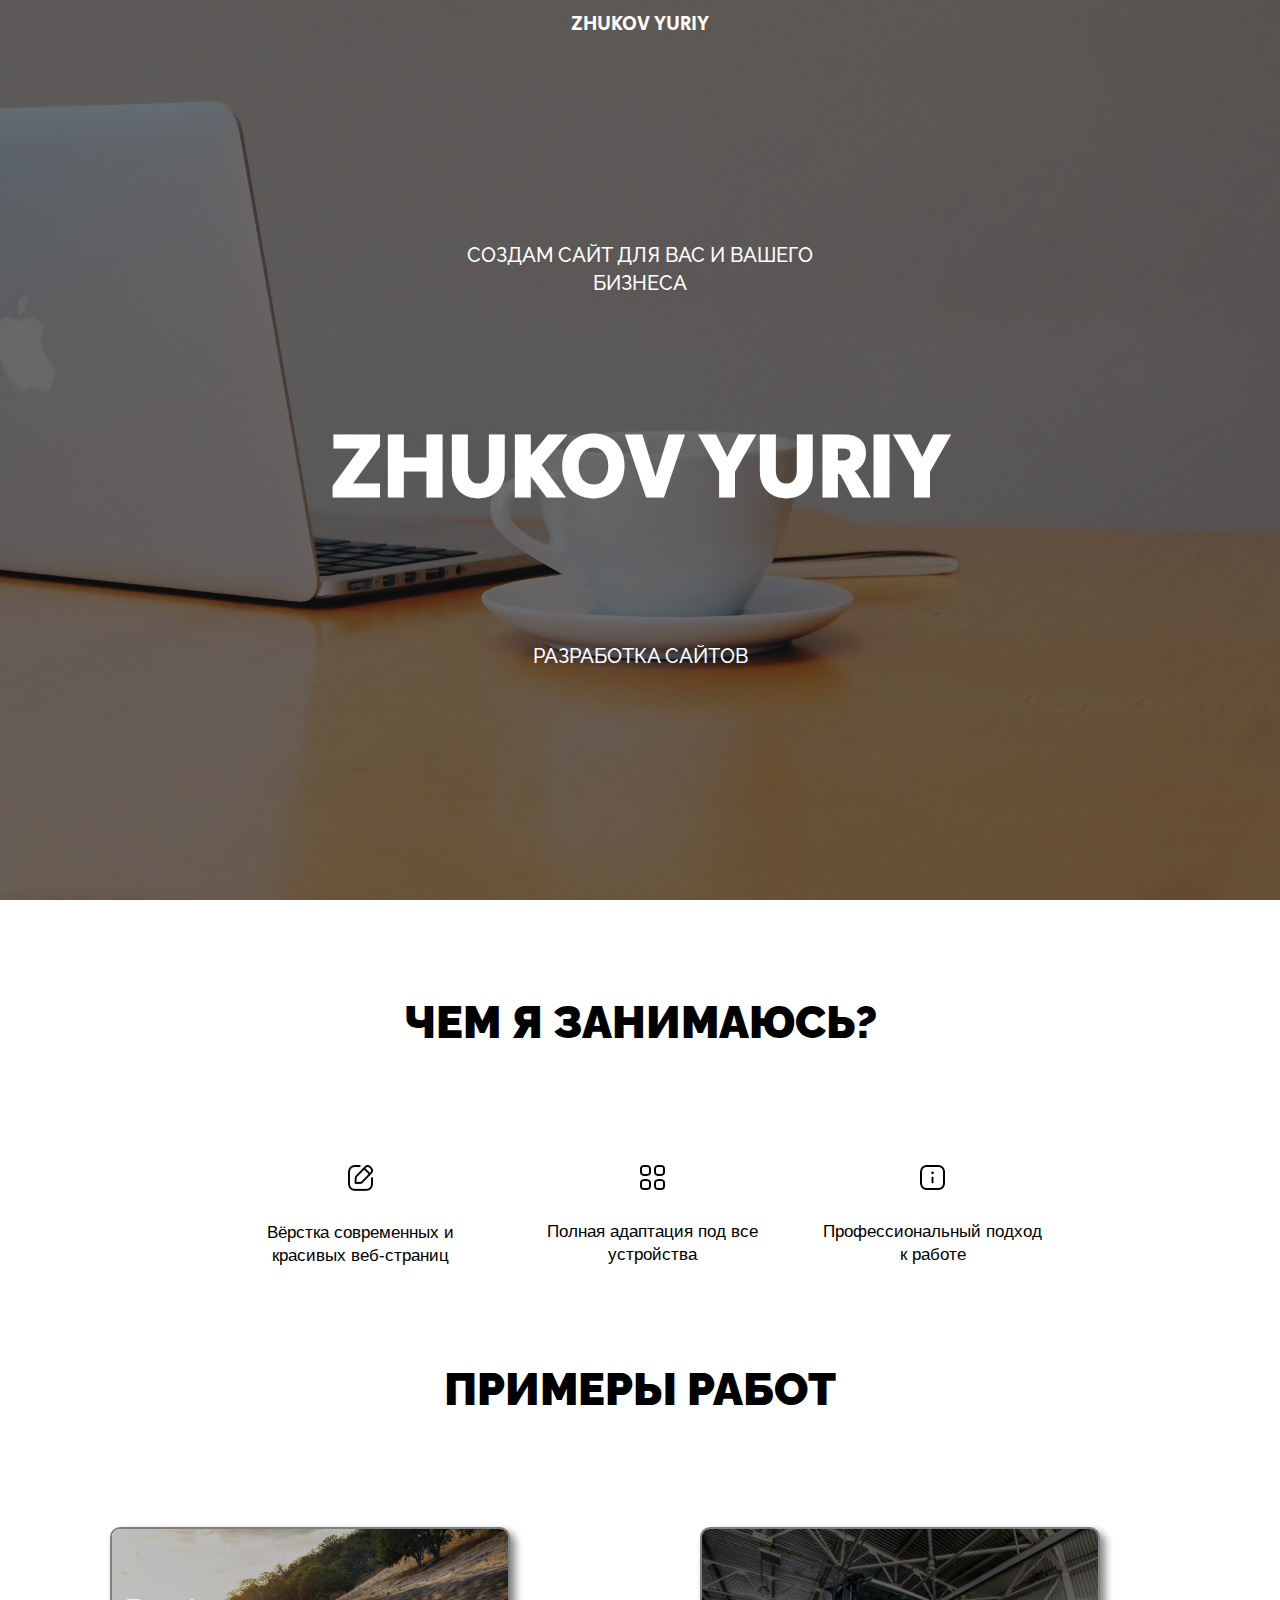
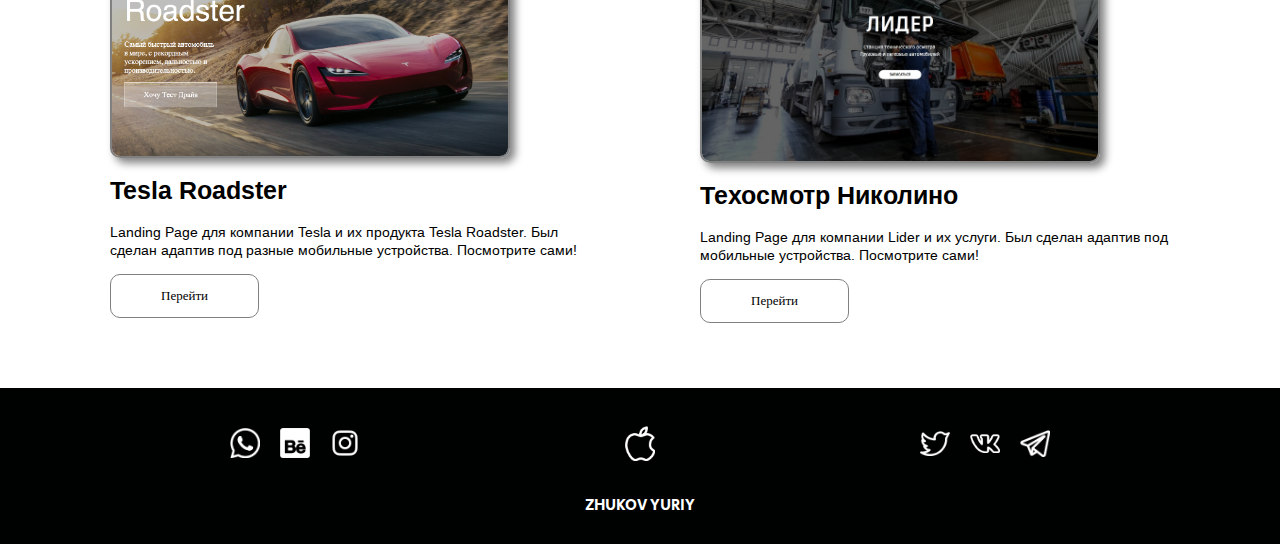
==== index.html @ 8e412092 "add behance" ====
<!DOCTYPE html>
<html lang="en">
<head>
    <meta charset="UTF-8">
    <!--Адаптивность-->
    <meta name="viewport" content="width=device-width, initial-scale=1.0, maximum-scale=1.0, user-scalable=0">
    <!--Отключение ссылки на номер телефона-->
    <meta name="format-detection" content="telephone=no">
    <!--Краткое описание страницы-->
    <meta name="description" content="Портфолио Web-Разработчика">
    <!--Ключевые слова-->
    <meta name="keywords" content="Web, Frontend">
    <!--Автор страницы-->
    <meta name="Autor" content="Zhukov Yuriy">
    <!--Авторские права-->
    <meta name="Copiryght" content="Zhukov Yuriy">
    <!--Адрес автора-->
    <meta name="Address" content="Great Britain">

    <link rel="stylesheet" href="./css/style.css">

    <title>Zhukov Yuriy</title>
</head>

<body>
    <section class="hero">
        <div class="section-content">
            <div class="header">
                <span>Zhukov Yuriy</span>
            </div>
            <div class="section-1-content">
                <div class="section-1-text-1"> <span>СОЗДАМ САЙТ ДЛЯ ВАС И ВАШЕГО БИЗНЕСА</span></div>
                <div class="section-1-text-2">Zhukov Yuriy</div>
                <div class="section-1-text-3">Разработка сайтов</div>
            </div>
        </div>
    </section>

    <section class="section-2">
        <div class="section-2-content">
            <h2 class="section-2-h2">ЧЕМ Я ЗАНИМАЮСЬ?</h2>

            <div class="section-2-blocks">
                <div class="section-2-block">
                    <div class="section-2-block-content">
                        <img src="./img/Edit-Square.png" alt="" class="section-2-img">
                        <p>Вёрстка современных и красивых  веб-страниц</p>
                    </div>
                </div>

                <div class="section-2-block">
                    <div class="section-2-block-content">
                        <img src="./img/Category.png" alt="" class="section-2-img">
                        <p>Полная адаптация под все устройства</p>
                    </div>
                </div>
                <div class="section-2-block">
                    <div class="section-2-block-content">
                        <img src="./img/Info-Square.png" alt="" class="section-2-img">
                        <p>Профессиональный подход к работе</p>
                    </div>
                </div>
            </div>
        </div>
    </section>
<section>
    <div class="section-3-content">
        <div class="section-3-title">
            <h1 class="section-3-title-h1">ПРИМЕРЫ РАБОТ</h1>
        </div>
        <div class="section-3-blocks-1">
            <div class="section-3-blocks">
                <div class="section-3-block-solo">
                    <img src="./img/section-01.png" alt="" class="section-3-img">
                    <div class="block-solo-text">
                        <h2 class="block-solo-h2">Tesla Roadster</h2>
                        <p class="block-solo-p">
                            Landing Page для компании Tesla и их продукта Tesla Roadster. Был сделан адаптив под разные
                            мобильные устройства.
                            Посмотрите сами!
                        </p>
                        <a target="_ blank" href="https://zhukov531.github.io/second_repo/">
                        <button class="block-solo-btn">Перейти</button>
                        </a>
                    </div>
                </div>
            </div>

            <!-- <div class="section-3-blocks">
                <div class="section-3-block-solo">
                    <img src="./img/light.png" alt="" class="section-3-img">
                    <div class="block-solo-text">
                        <h2 class="block-solo-h2">Light</h2>
                        <p class="block-solo-p">
                            Landing Page для продающего товара. Был сделан адаптив под разные
                            мобильные
                            устройства.
                        </p>
                        <a href="https://zhukov531.github.io/light/">
                        <button class="block-solo-btn">Перейти</button>
                        </a>
                    </div>
                </div>
            </div> -->
<!-- 
            <div class="section-3-blocks">
                <div class="section-3-block-solo">
                    <img src="./img/section-3.png" alt="" class="section-3-img">
                    <div class="block-solo-text">
                        <h2 class="block-solo-h2">LaslesVPN</h2>
                        <p class="block-solo-p">
                            Landing Page для VPN Сервиса. Был сделан адаптив под разные
                            мобильные
                            устройства.
                            Посмотрите сами!
                        </p>
                        <a target="_ blank" href="https://zhukov531.github.io/LaslesVPN/">
                        <button class="block-solo-btn">Перейти</button>
                        </a>
                    </div>
                </div>
            </div> -->

            <div class="section-3-blocks">
                <div class="section-3-block-solo">
                    <img src="./img/lider.png" alt="" class="section-3-img">
                    <div class="block-solo-text">
                        <h2 class="block-solo-h2">Техосмотр Николино</h2>
                        <p class="block-solo-p">
                            Landing Page для компании Lider и их услуги. Был сделан адаптив под мобильные устройства.
                            Посмотрите сами!
                        </p>
                        <a target="_ blank" href="https://tehosmotr-nikolino.ru">
                        <button class="block-solo-btn">Перейти</button>
                        </a>
                    </div>
                </div>
            </div>
        </div>
    </div>
</section>

    <footer class="footer">
        <div class="footer-content">
            <div class="footer-links">
                <div class="links1">
                    <a href="https://wa.me/79529712118" class="footer-img"><img src="./img/Iconly/Iconwa.png" alt=""></a>
                    <a href="https://www.behance.net/zhukov_yuriy" class="footer-img"><img src="./img/Iconly/Groupbe.png" alt=""></a>
                    <a href="https://www.instagram.com/zhukoff_yuriy/" class="footer-img"><img src="./img/Iconly/ic24-instagram.png" alt=""></a>
                </div>
                <div class="links2">
                    <a href="" class="footer-img"><img src="./img/Iconly/IconApple.png" alt=""></a></div>
                <div class="links3">
                    <a href="https://twitter.com/zhukov_develop" class="footer-img"><img src="./img/Iconly/Icontw.png" alt=""></a>
                    <a href="https://vk.com/zhukov531" class="footer-img"><img src="./img/Iconly/Iconvk.png" alt=""></a>
                    <a href="https://t.me/zhkv_yuriy" class="footer-img"><img src="./img/Iconly/Icontg.png" alt=""></a>
                </div>
            </div>
            <h3 class="footer-name">ZHUKOV YURIY</h3>
        </div>
    </footer>
</body>
</html>
<!--Che proishodit a?-->
---- css/style.css ----
@charset "UTF-8";
/*Обнуление*/
@import url("https://fonts.googleapis.com/css2?family=Secular+One&display=swap");
@import url("https://fonts.googleapis.com/css2?family=Raleway:wght@400;600;800&display=swap");
@import url("https://fonts.googleapis.com/css2?family=Arimo:wght@400;500;600;700&display=swap");
* {
  padding: 0;
  margin: 0;
  border: 0;
}

*, *:before, *:after {
  -webkit-box-sizing: border-box;
  box-sizing: border-box;
}

:focus, :active {
  outline: none;
}

a:focus, a:active {
  outline: none;
}

nav, footer, header, aside {
  display: block;
}

html, body {
  height: 100%;
  width: 100%;
  font-size: 100%;
  line-height: 1;
  font-size: 14px;
  -ms-text-size-adjust: 100%;
  -moz-text-size-adjust: 100%;
  -webkit-text-size-adjust: 100%;
}

input, button, textarea {
  font-family: inherit;
}

input::-ms-clear {
  display: none;
}

button {
  cursor: pointer;
}

button::-moz-focus-inner {
  padding: 0;
  border: 0;
}

a, a:visited {
  text-decoration: none;
}

a:hover {
  text-decoration: none;
}

ul li {
  list-style: none;
}

img {
  vertical-align: top;
}

h1, h2, h3, h4, h5, h6 {
  font-size: inherit;
  font-weight: inherit;
}

/*--------------------*/
@font-face {
  font-family: "Exo";
  src: url(../fonts/font-2/Exo-Regular.ttf);
}

@font-face {
  font-family: "Exo semi";
  src: url(../fonts/font-2/Exo-SemiBold.ttf);
}

@font-face {
  font-family: "Exo Extra";
  src: url(../fonts/font-2/Exo-ExtraBold.ttf);
}

body {
  margin: 0;
  padding: 0;
}

.hero {
  height: 100vh;
  color: white;
}

.section-content {
  background: linear-gradient(135deg, rgba(0, 0, 0, 0.521), rgba(0, 0, 0, 0.527)), url(../img/pexels-photo-257894.jpeg);
  background-size: cover;
  height: 100%;
  background-position: center;
  padding: 0 30px;
}

.header {
  display: -webkit-box;
  display: -ms-flexbox;
  display: flex;
  -webkit-box-pack: center;
      -ms-flex-pack: center;
          justify-content: center;
  max-height: 80px;
  padding: 15px;
  font-size: 20px;
  font-family: 'Secular One', sans-serif;
  text-transform: uppercase;
}

.section-1-content {
  max-width: 1000px;
  height: 90%;
  margin: 0 auto;
  display: -webkit-box;
  display: -ms-flexbox;
  display: flex;
  -webkit-box-orient: vertical;
  -webkit-box-direction: normal;
      -ms-flex-direction: column;
          flex-direction: column;
  -webkit-box-pack: center;
      -ms-flex-pack: center;
          justify-content: center;
}

.section-1-text-1 {
  display: -webkit-box;
  display: -ms-flexbox;
  display: flex;
  -webkit-box-pack: center;
      -ms-flex-pack: center;
          justify-content: center;
}

.section-1-text-1 span {
  font-family: 'Raleway', sans-serif;
  font-weight: 500;
  line-height: 28px;
  text-align: center;
  font-size: 20px;
  margin-bottom: 93px;
  max-width: 350px;
}

.section-1-text-2 {
  font-family: 'Secular One', sans-serif;
  font-size: 90px;
  font-style: normal;
  font-weight: 900;
  line-height: 159px;
  letter-spacing: 0em;
  text-align: center;
  margin-bottom: 93px;
  text-transform: uppercase;
}

.section-1-text-3 {
  font-family: 'Raleway', sans-serif;
  font-weight: 500;
  font-size: 20px;
  font-style: normal;
  line-height: 28px;
  letter-spacing: 0em;
  text-align: center;
  text-transform: uppercase;
}

@media screen and (max-width: 1000px) {
  .section-1-text-3, .section-1-text-1 span {
    font-size: 18px;
    line-height: 25px;
  }
  .section-1-text-2 {
    font-size: 70px;
  }
}

@media screen and (max-width: 565px) {
  .section-1-text-3, .section-1-text-1 span {
    font-size: 16px;
    line-height: 23px;
  }
  .section-1-text-2 {
    font-size: 55px;
  }
}

@media screen and (max-width: 460px) {
  .section-1-text-3, .section-1-text-1 span {
    font-size: 14px;
    line-height: 20px;
    padding: 0 30px;
  }
  .section-1-text-2 {
    font-size: 45px;
    line-height: 48px;
  }
}

@media screen and (max-width: 380px) {
  .section-1-text-3, .section-1-text-1 span {
    font-size: 14px;
    line-height: 20px;
    padding: 0 30px;
  }
  .section-1-text-2 {
    font-size: 38px;
    line-height: 42px;
  }
}

@media screen and (max-width: 375px) {
  .section-1-text-3, .section-1-text-1 span {
    font-size: 14px;
    line-height: 20px;
    padding: 0 30px;
  }
  .section-1-text-2 {
    font-size: 38px;
    line-height: 40px;
  }
}

@media screen and (max-width: 280px) {
  .header span {
    font-size: 20px;
  }
  .section-1-text-3, .section-1-text-1 span {
    font-size: 12px;
    line-height: 20px;
    padding: 0 30px;
  }
  .section-1-text-2 {
    font-size: 30px;
    line-height: 35px;
  }
}

.section-2 {
  background: white;
  max-height: 750px;
  color: black;
  text-align: center;
}

.section-2-content {
  max-width: 900px;
  margin: 0 auto;
  padding: 100px 20px;
  display: -webkit-box;
  display: -ms-flexbox;
  display: flex;
  -webkit-box-orient: vertical;
  -webkit-box-direction: normal;
      -ms-flex-direction: column;
          flex-direction: column;
  -webkit-box-align: center;
      -ms-flex-align: center;
          align-items: center;
}

.section-2-h2 {
  font-family: 'Raleway', sans-serif;
  font-weight: 900;
  font-size: 45px;
}

.section-2-blocks {
  display: -webkit-box;
  display: -ms-flexbox;
  display: flex;
  -webkit-box-pack: justify;
      -ms-flex-pack: justify;
          justify-content: space-between;
  width: 100%;
  margin-top: 120px;
}

.section-2-block {
  max-width: 250px;
  margin: 0 25px;
}

.section-2-block-content {
  font-family: 'Arimo', sans-serif;
  font-size: 17px;
  font-style: normal;
  font-weight: 400;
  line-height: 23px;
  letter-spacing: 0em;
  text-align: center;
}

.section-2-img {
  width: 25px;
  margin-bottom: 30px;
  -webkit-transition: 0.5s;
  transition: 0.5s;
}

.section-2-img:hover {
  width: 30px;
  margin-bottom: 30px;
  -webkit-transition: 0.4s;
  transition: 0.4s;
}

@media screen and (max-width: 800px) {
  .section-2-h2 {
    font-size: 40px;
  }
  .section-2-blocks {
    -ms-flex-wrap: wrap;
        flex-wrap: wrap;
    -ms-flex-pack: distribute;
        justify-content: space-around;
  }
  .section-2-block {
    margin-bottom: 50px;
  }
}

@media screen and (max-width: 460px) {
  .section-2-h2 {
    font-size: 28px;
  }
  .section-2-blocks {
    -ms-flex-wrap: wrap;
        flex-wrap: wrap;
    -ms-flex-pack: distribute;
        justify-content: space-around;
    margin-top: 70px;
  }
  .section-2-block {
    margin-bottom: 50px;
  }
}

@media screen and (max-width: 415px) {
  .section-2 {
    margin: 0;
  }
  .section-2-content {
    padding: 50px 0 0 0;
    margin: 0;
  }
  .section-2-block {
    padding-bottom: 0px;
  }
}

@media screen and (max-width: 380px) {
  .section-2-content {
    padding: 50px 30px;
  }
}

@media screen and (max-width: 375px) {
  .section-2-h2 {
    font-size: 23px;
  }
  .section-2-blocks {
    -ms-flex-wrap: wrap;
        flex-wrap: wrap;
    -ms-flex-pack: distribute;
        justify-content: space-around;
    margin-top: 70px;
  }
  .section-2-block {
    margin-bottom: 20px;
  }
  .section-2-content {
    padding: 50px;
  }
}

.section-3-content {
  width: 100%;
}

.section-3-title-h1 {
  text-align: center;
  font-family: 'Raleway', sans-serif;
  font-weight: 900;
  font-size: 45px;
}

.section-3-blocks-1 {
  padding: 50px;
  display: -webkit-box;
  display: -ms-flexbox;
  display: flex;
  -ms-flex-wrap: wrap;
      flex-wrap: wrap;
  -ms-flex-pack: distribute;
      justify-content: space-around;
}

.section-3-block-solo {
  margin-top: 50px;
  max-width: 500px;
  padding: 15px;
}

.section-3-img {
  max-width: 400px;
  border: 2px solid grey;
  border-radius: 10px;
  -webkit-box-shadow: grey 5px 5px 8px;
          box-shadow: grey 5px 5px 8px;
  -webkit-transition: 0.3s;
  transition: 0.3s;
}

.section-3-img:hover {
  -webkit-box-shadow: grey 20px 20px 10px;
          box-shadow: grey 20px 20px 10px;
}

.block-solo-h2 {
  margin-top: 20px;
  font-size: 25px;
  font-family: 'Arimo', sans-serif;
  font-weight: 700;
}

.block-solo-p {
  margin-top: 20px;
  line-height: 18px;
  font-family: 'Arimo', sans-serif;
  font-weight: 500;
}

.block-solo-btn {
  padding: 13px 50px;
  border-radius: 10px;
  border: 1px gray solid;
  font-size: 13px;
  background: transparent;
  -webkit-transition: 0.2s;
  transition: 0.2s;
  margin-top: 15px;
}

.block-solo-btn:hover {
  background: #202020;
  color: white;
  -webkit-box-shadow: grey 8px 5px 5px;
          box-shadow: grey 8px 5px 5px;
}

@media screen and (max-width: 1024px) {
  .section-3-blocks-1 {
    padding: 0;
  }
  .section-3-block-solo {
    width: 240px;
    padding: 0;
    margin: 50px;
  }
  .section-3-img {
    width: 250px;
  }
  .section-3-title-h1 {
    font-size: 25px;
  }
  .block-solo-h2 {
    font-size: 20px;
  }
  .block-solo-p {
    font-size: 15px;
  }
}

.footer {
  background: #000201;
}

.footer-content {
  max-width: 900px;
  margin: 0 auto;
  padding: 30px 30px;
  display: -webkit-box;
  display: -ms-flexbox;
  display: flex;
  -webkit-box-orient: vertical;
  -webkit-box-direction: normal;
      -ms-flex-direction: column;
          flex-direction: column;
  -webkit-box-pack: center;
      -ms-flex-pack: center;
          justify-content: center;
}

.footer-links {
  display: -webkit-box;
  display: -ms-flexbox;
  display: flex;
  width: 100%;
  -webkit-box-pack: justify;
      -ms-flex-pack: justify;
          justify-content: space-between;
}

.links1 {
  display: -webkit-box;
  display: -ms-flexbox;
  display: flex;
  -webkit-box-align: center;
      -ms-flex-align: center;
          align-items: center;
}

.links1 img {
  width: 30px;
  margin: 10px;
}

.links2 {
  display: -webkit-box;
  display: -ms-flexbox;
  display: flex;
  -webkit-box-align: center;
      -ms-flex-align: center;
          align-items: center;
}

.links2 img {
  width: 30px;
}

.links3 {
  display: -webkit-box;
  display: -ms-flexbox;
  display: flex;
  -webkit-box-align: center;
      -ms-flex-align: center;
          align-items: center;
}

.links3 img {
  width: 30px;
  margin: 10px;
}

.footer-name {
  font-size: 16px;
  text-align: center;
  margin-top: 30px;
  font-family: 'Secular One', sans-serif;
  font-weight: 800px;
  color: white;
}

@media screen and (max-width: 650px) {
  .links1 img, .links3 img {
    width: 30px;
    margin: 8px;
  }
  .footer-content {
    padding: 50px 20px;
  }
}

@media screen and (max-width: 460px) {
  .links1 img, .links3 img {
    width: 25px;
    margin: 6px;
  }
  .footer-content {
    padding: 50px 20px;
  }
}

@media screen and (max-width: 280px) {
  .links1 img, .links3 img {
    width: 20px;
    margin: 5px;
  }
  .links2 img {
    width: 35px;
  }
  .footer-content {
    padding: 50px 20px;
  }
}
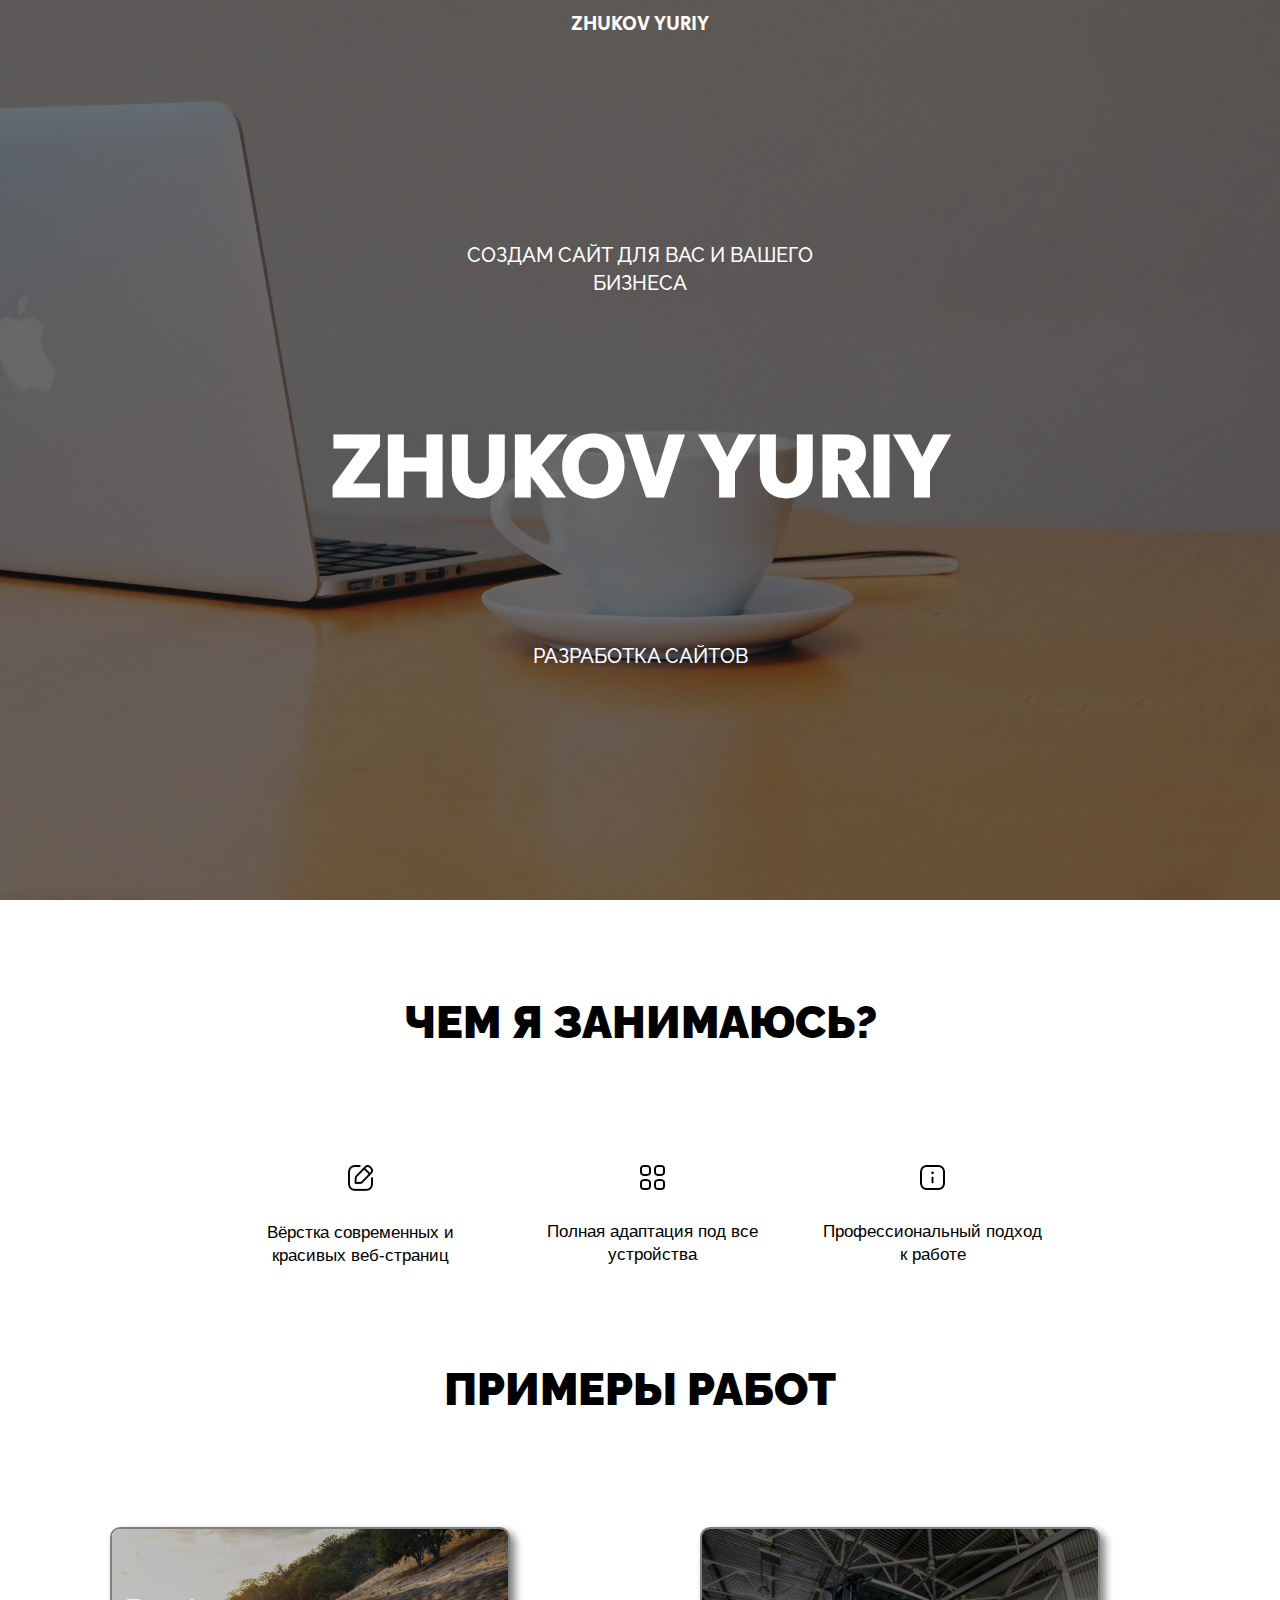
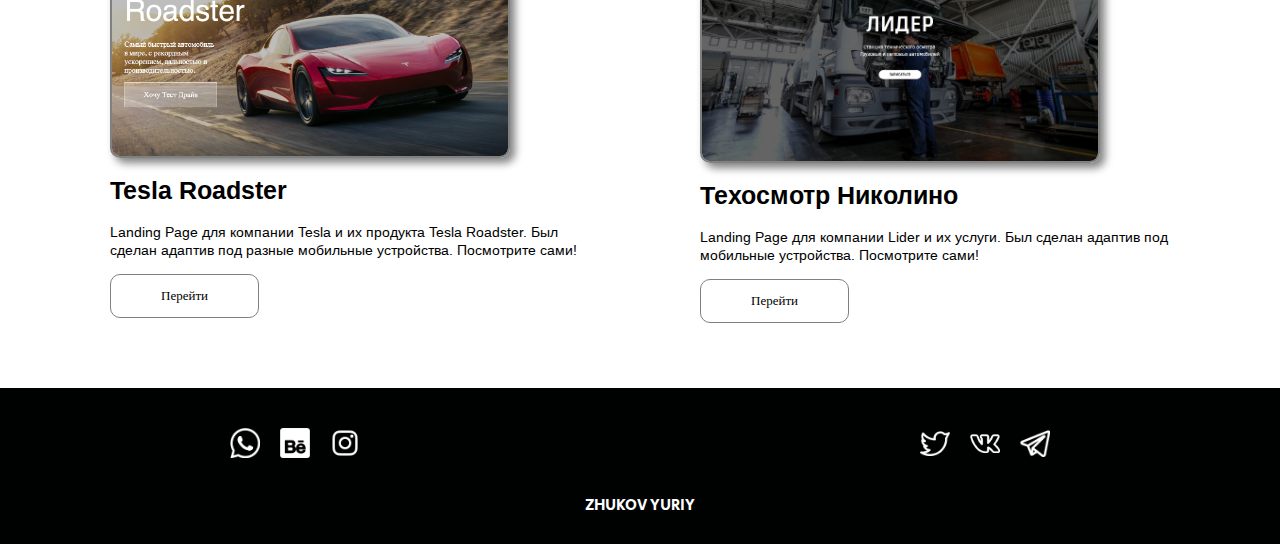
==== commit 31bb9437: "add logo in footer" ====
--- a/index.html
+++ b/index.html
@@ -144,16 +144,16 @@
         <div class="footer-content">
             <div class="footer-links">
                 <div class="links1">
-                    <a href="https://wa.me/79529712118" class="footer-img"><img src="./img/Iconly/Iconwa.png" alt=""></a>
-                    <a href="https://www.behance.net/zhukov_yuriy" class="footer-img"><img src="./img/Iconly/Groupbe.png" alt=""></a>
-                    <a href="https://www.instagram.com/zhukoff_yuriy/" class="footer-img"><img src="./img/Iconly/ic24-instagram.png" alt=""></a>
+                    <a target="_ blank" href="https://wa.me/79529712118" class="footer-img"><img src="./img/Iconly/Iconwa.png" alt=""></a>
+                    <a target="_ blank" href="https://www.behance.net/zhukov_yuriy" class="footer-img"><img src="./img/Iconly/Groupbe.png" alt=""></a>
+                    <a target="_ blank" href="https://www.instagram.com/zhukoff_yuriy/" class="footer-img"><img src="./img/Iconly/ic24-instagram.png" alt=""></a>
                 </div>
                 <div class="links2">
-                    <a href="" class="footer-img"><img src="./img/Iconly/IconApple.png" alt=""></a></div>
+                    <a target="_ blank" href="" class="footer-img"><img id="logo" src="./img/Logo1.1.1.png" alt=""></a></div>
                 <div class="links3">
-                    <a href="https://twitter.com/zhukov_develop" class="footer-img"><img src="./img/Iconly/Icontw.png" alt=""></a>
-                    <a href="https://vk.com/zhukov531" class="footer-img"><img src="./img/Iconly/Iconvk.png" alt=""></a>
-                    <a href="https://t.me/zhkv_yuriy" class="footer-img"><img src="./img/Iconly/Icontg.png" alt=""></a>
+                    <a target="_ blank" href="https://twitter.com/zhukov_develop" class="footer-img"><img src="./img/Iconly/Icontw.png" alt=""></a>
+                    <a target="_ blank" href="https://vk.com/zhukov531" class="footer-img"><img src="./img/Iconly/Iconvk.png" alt=""></a>
+                    <a target="_ blank" href="https://t.me/zhkv_yuriy" class="footer-img"><img src="./img/Iconly/Icontg.png" alt=""></a>
                 </div>
             </div>
             <h3 class="footer-name">ZHUKOV YURIY</h3>
--- a/css/style.css
+++ b/css/style.css
@@ -600,3 +600,7 @@
     padding: 50px 20px;
   }
 }
+
+#logo {
+  width: 100px;
+}
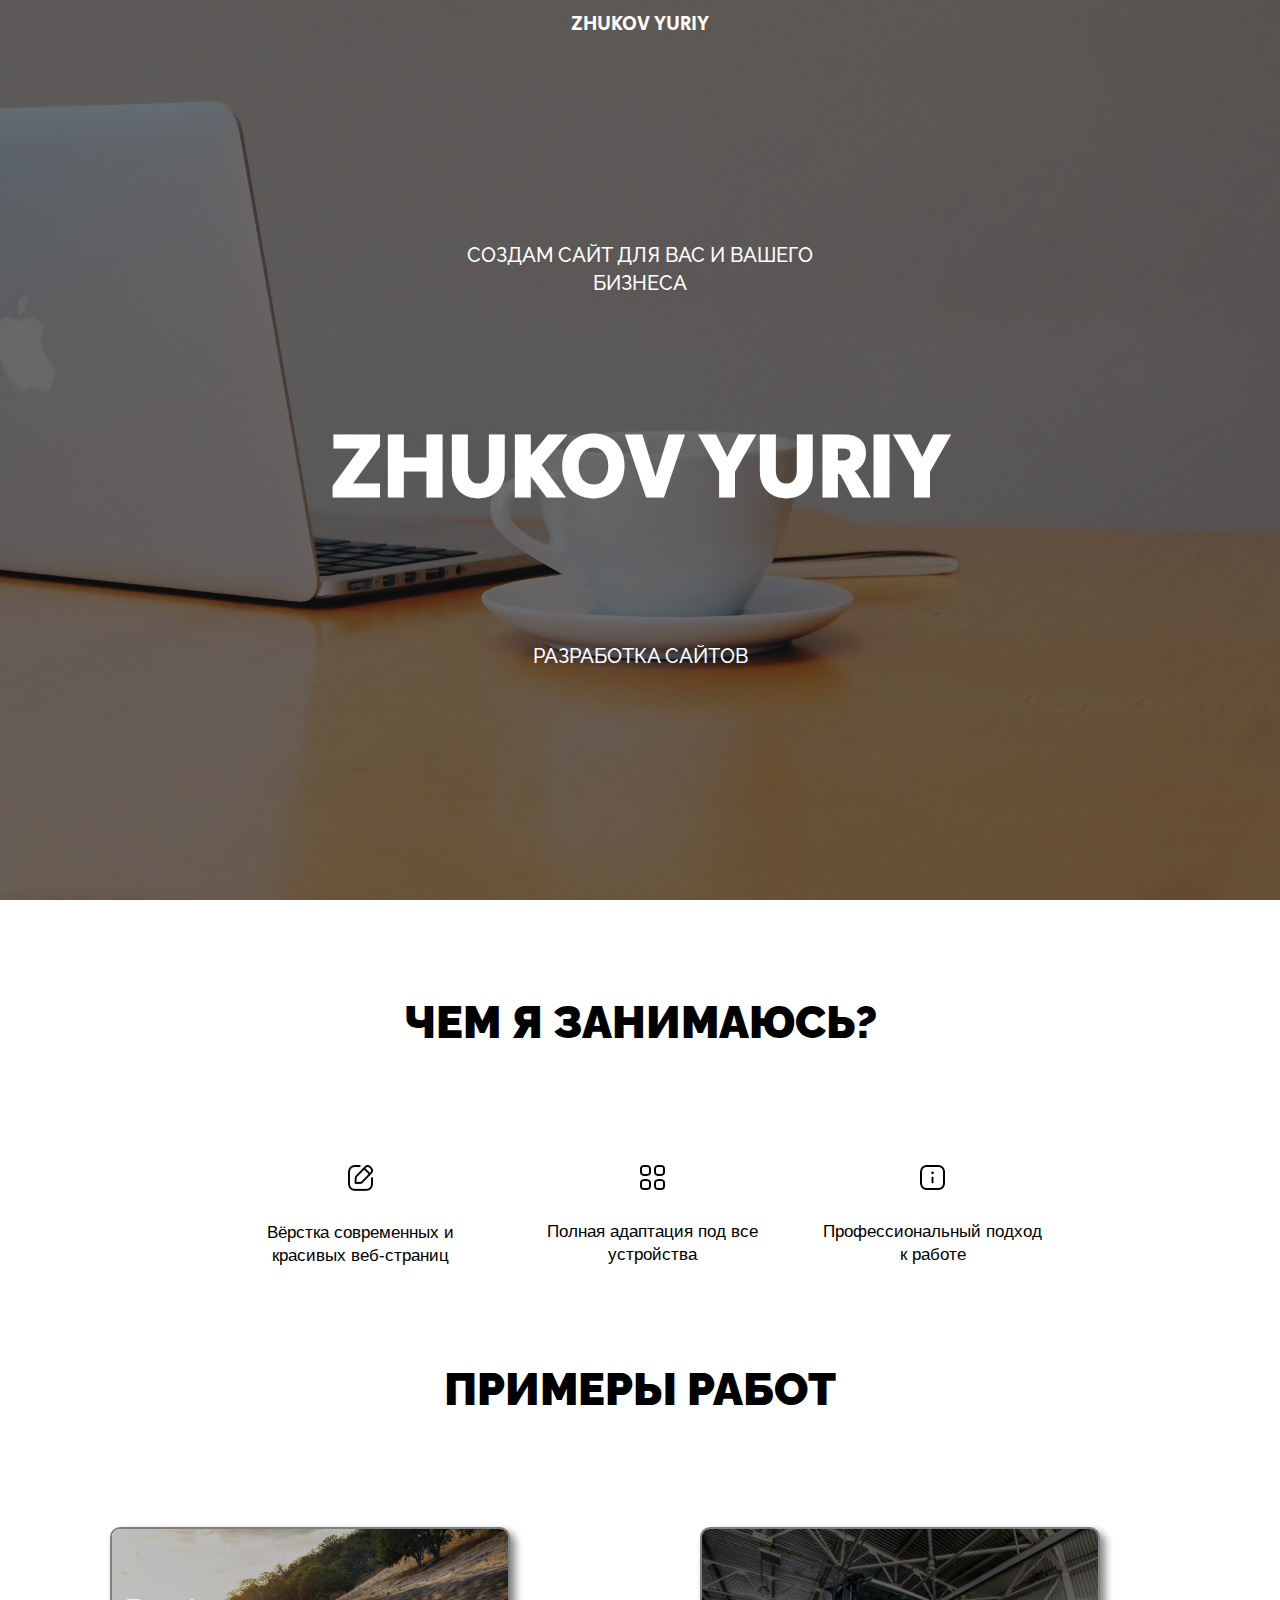
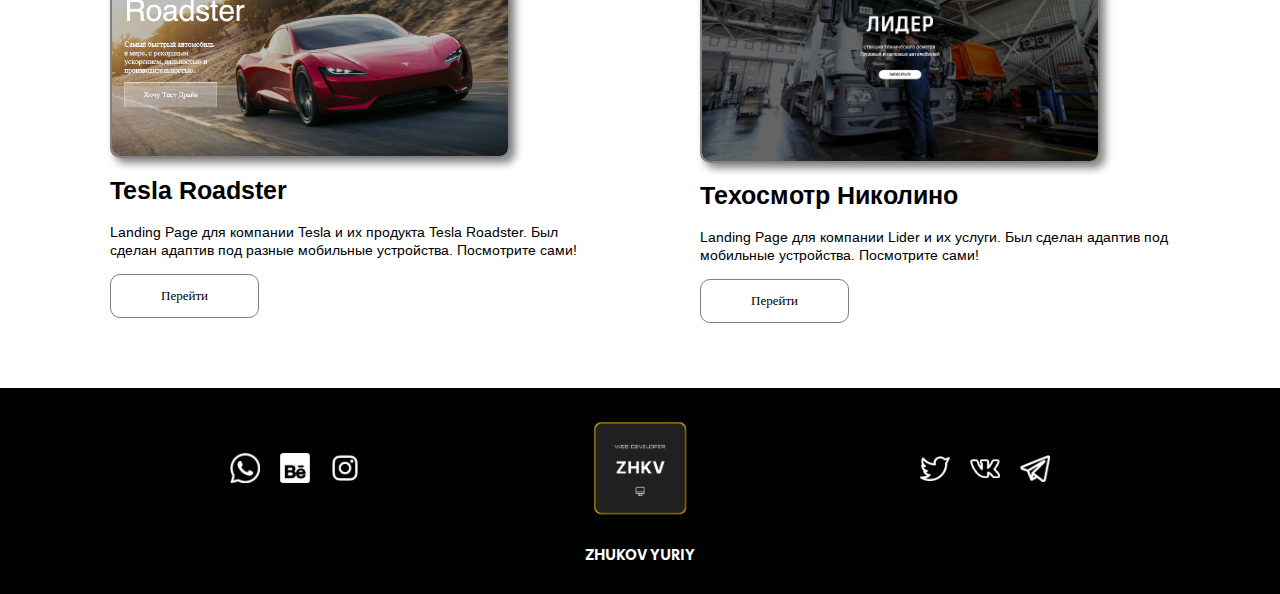
==== commit c8487992: "add logo in footer" ====
--- a/index.html
+++ b/index.html
@@ -149,7 +149,7 @@
                     <a target="_ blank" href="https://www.instagram.com/zhukoff_yuriy/" class="footer-img"><img src="./img/Iconly/ic24-instagram.png" alt=""></a>
                 </div>
                 <div class="links2">
-                    <a target="_ blank" href="" class="footer-img"><img id="logo" src="./img/Logo1.1.1.png" alt=""></a></div>
+                    <a href="#" class="footer-img"><img id="logo" src="./img/Logo1.1.1.png" alt=""></a></div>
                 <div class="links3">
                     <a target="_ blank" href="https://twitter.com/zhukov_develop" class="footer-img"><img src="./img/Iconly/Icontw.png" alt=""></a>
                     <a target="_ blank" href="https://vk.com/zhukov531" class="footer-img"><img src="./img/Iconly/Iconvk.png" alt=""></a>
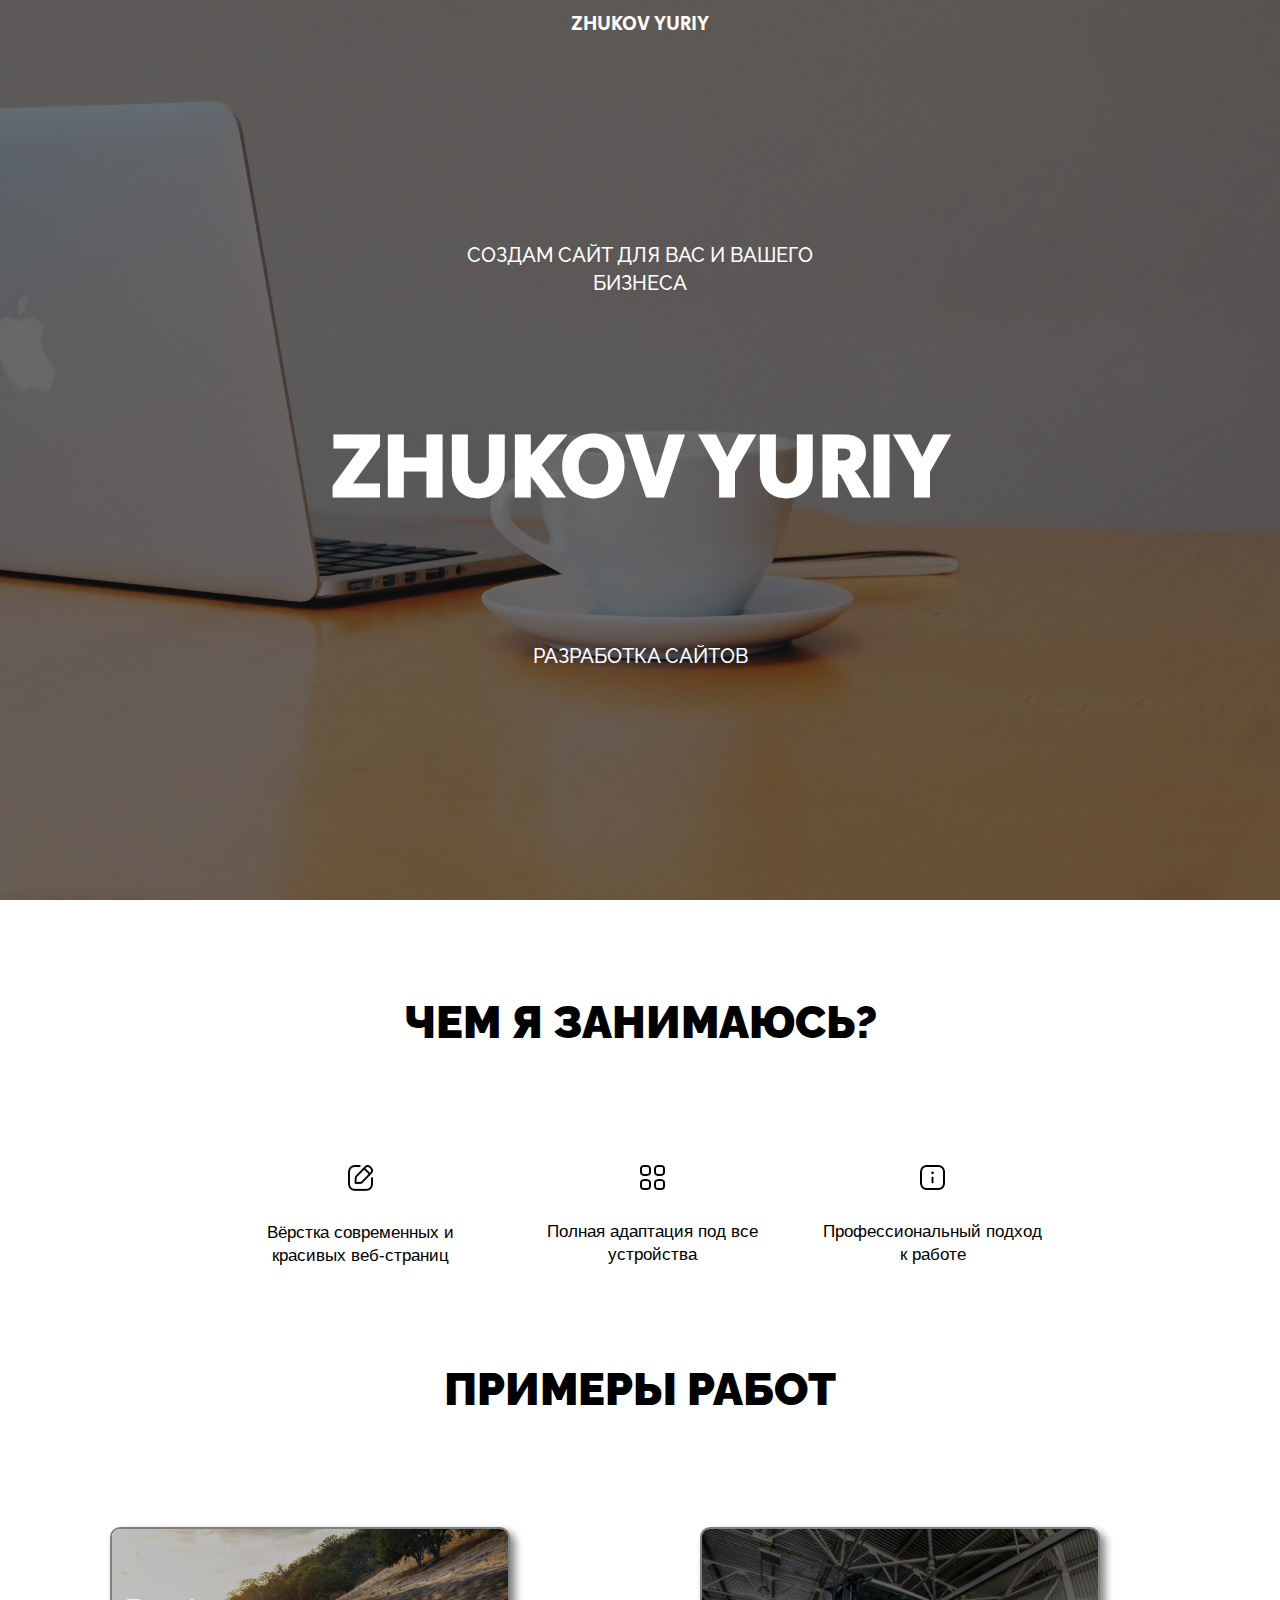
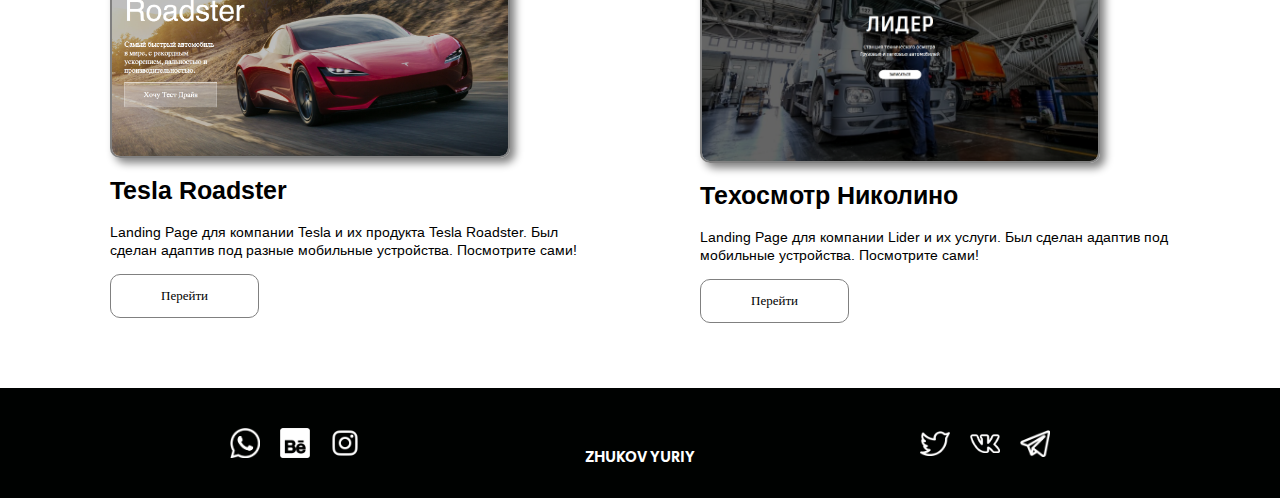
==== commit 7821330a: "link menu and footer" ====
--- a/index.html
+++ b/index.html
@@ -26,11 +26,11 @@
     <section class="hero">
         <div class="section-content">
             <div class="header">
-                <span>Zhukov Yuriy</span>
+                <a class="menu-link" href="#"><span>Zhukov Yuriy</span></a>
             </div>
             <div class="section-1-content">
                 <div class="section-1-text-1"> <span>СОЗДАМ САЙТ ДЛЯ ВАС И ВАШЕГО БИЗНЕСА</span></div>
-                <div class="section-1-text-2">Zhukov Yuriy</div>
+                <div class="section-1-text-2"> <span> Zhukov Yuriy</span></div>
                 <div class="section-1-text-3">Разработка сайтов</div>
             </div>
         </div>
@@ -149,14 +149,14 @@
                     <a target="_ blank" href="https://www.instagram.com/zhukoff_yuriy/" class="footer-img"><img src="./img/Iconly/ic24-instagram.png" alt=""></a>
                 </div>
                 <div class="links2">
-                    <a href="#" class="footer-img"><img id="logo" src="./img/Logo1.1.1.png" alt=""></a></div>
+                    
+                    <a href="#" class="footer-img"><h3 class="footer-name">ZHUKOV YURIY</h3></a></div>
                 <div class="links3">
                     <a target="_ blank" href="https://twitter.com/zhukov_develop" class="footer-img"><img src="./img/Iconly/Icontw.png" alt=""></a>
                     <a target="_ blank" href="https://vk.com/zhukov531" class="footer-img"><img src="./img/Iconly/Iconvk.png" alt=""></a>
                     <a target="_ blank" href="https://t.me/zhkv_yuriy" class="footer-img"><img src="./img/Iconly/Icontg.png" alt=""></a>
                 </div>
             </div>
-            <h3 class="footer-name">ZHUKOV YURIY</h3>
         </div>
     </footer>
 </body>
--- a/css/style.css
+++ b/css/style.css
@@ -604,3 +604,8 @@
 #logo {
   width: 100px;
 }
+
+.menu-link {
+  text-decoration: none;
+  color: white;
+}
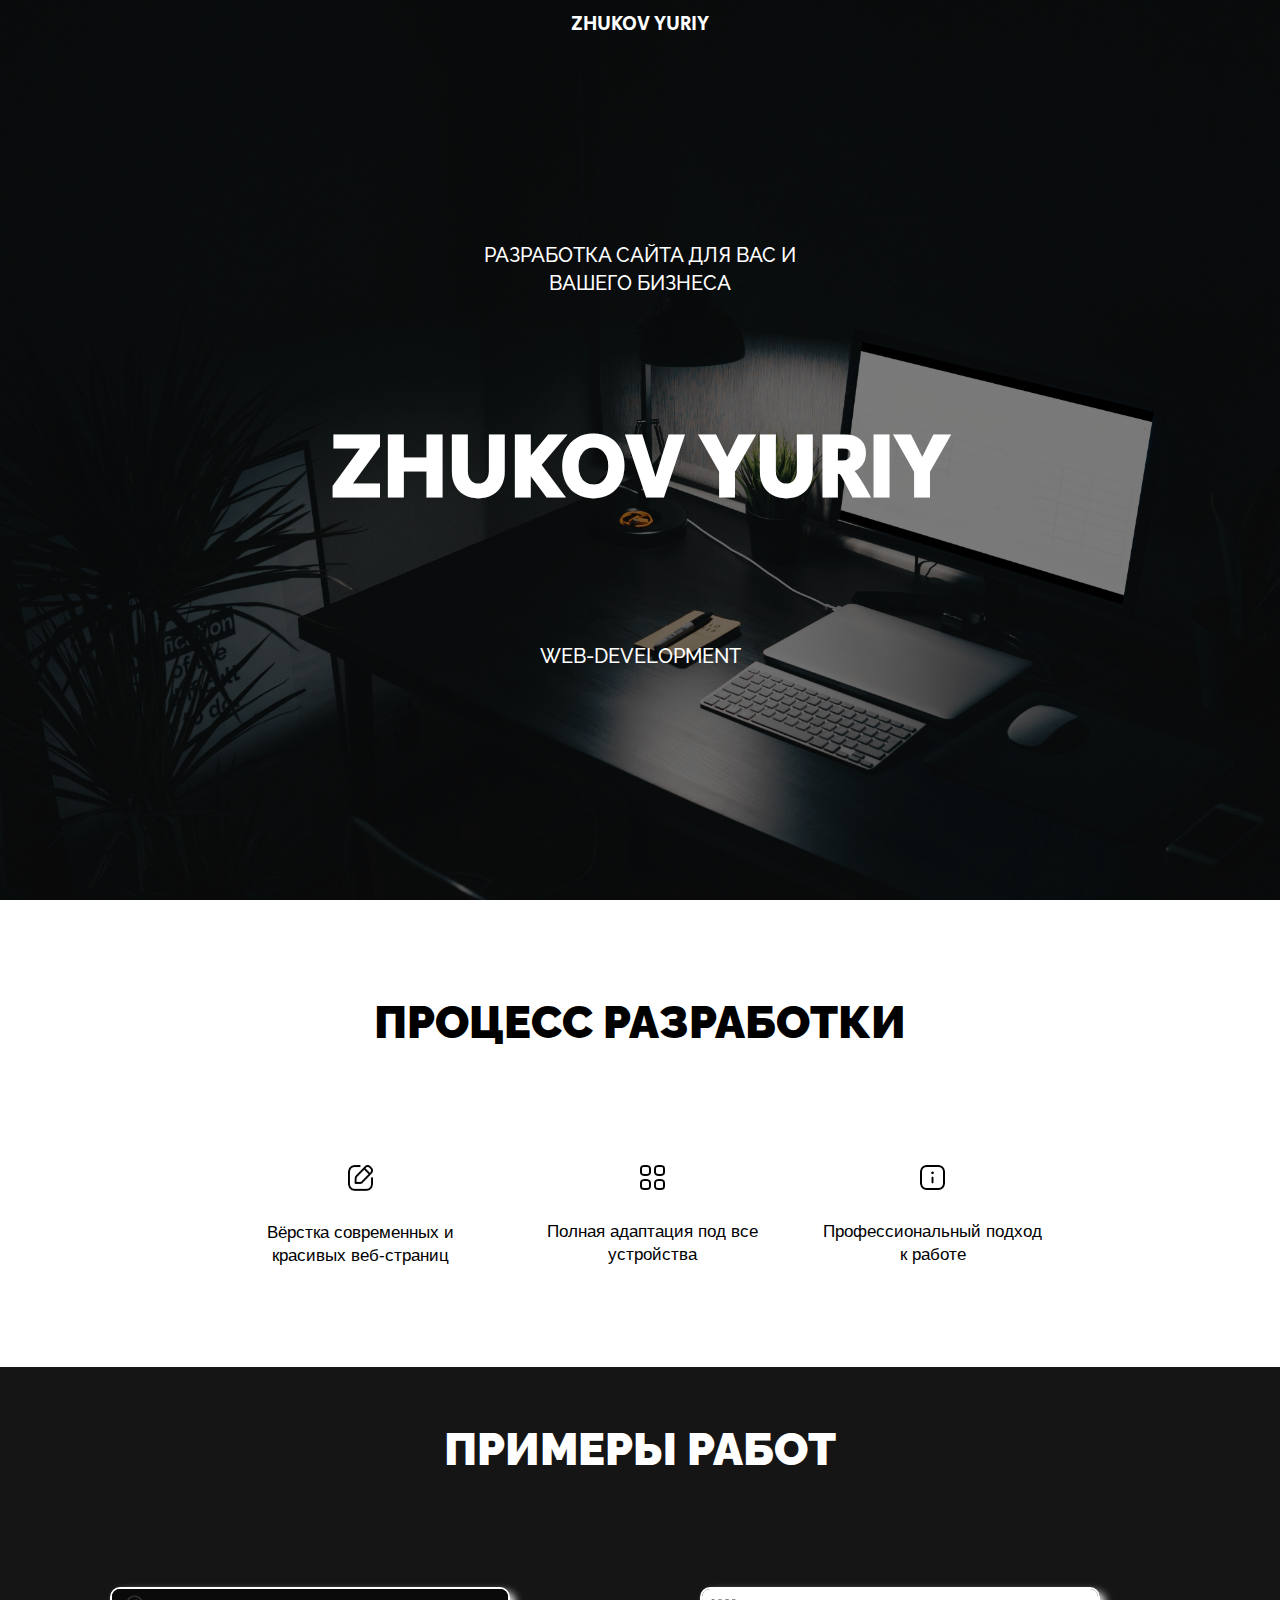
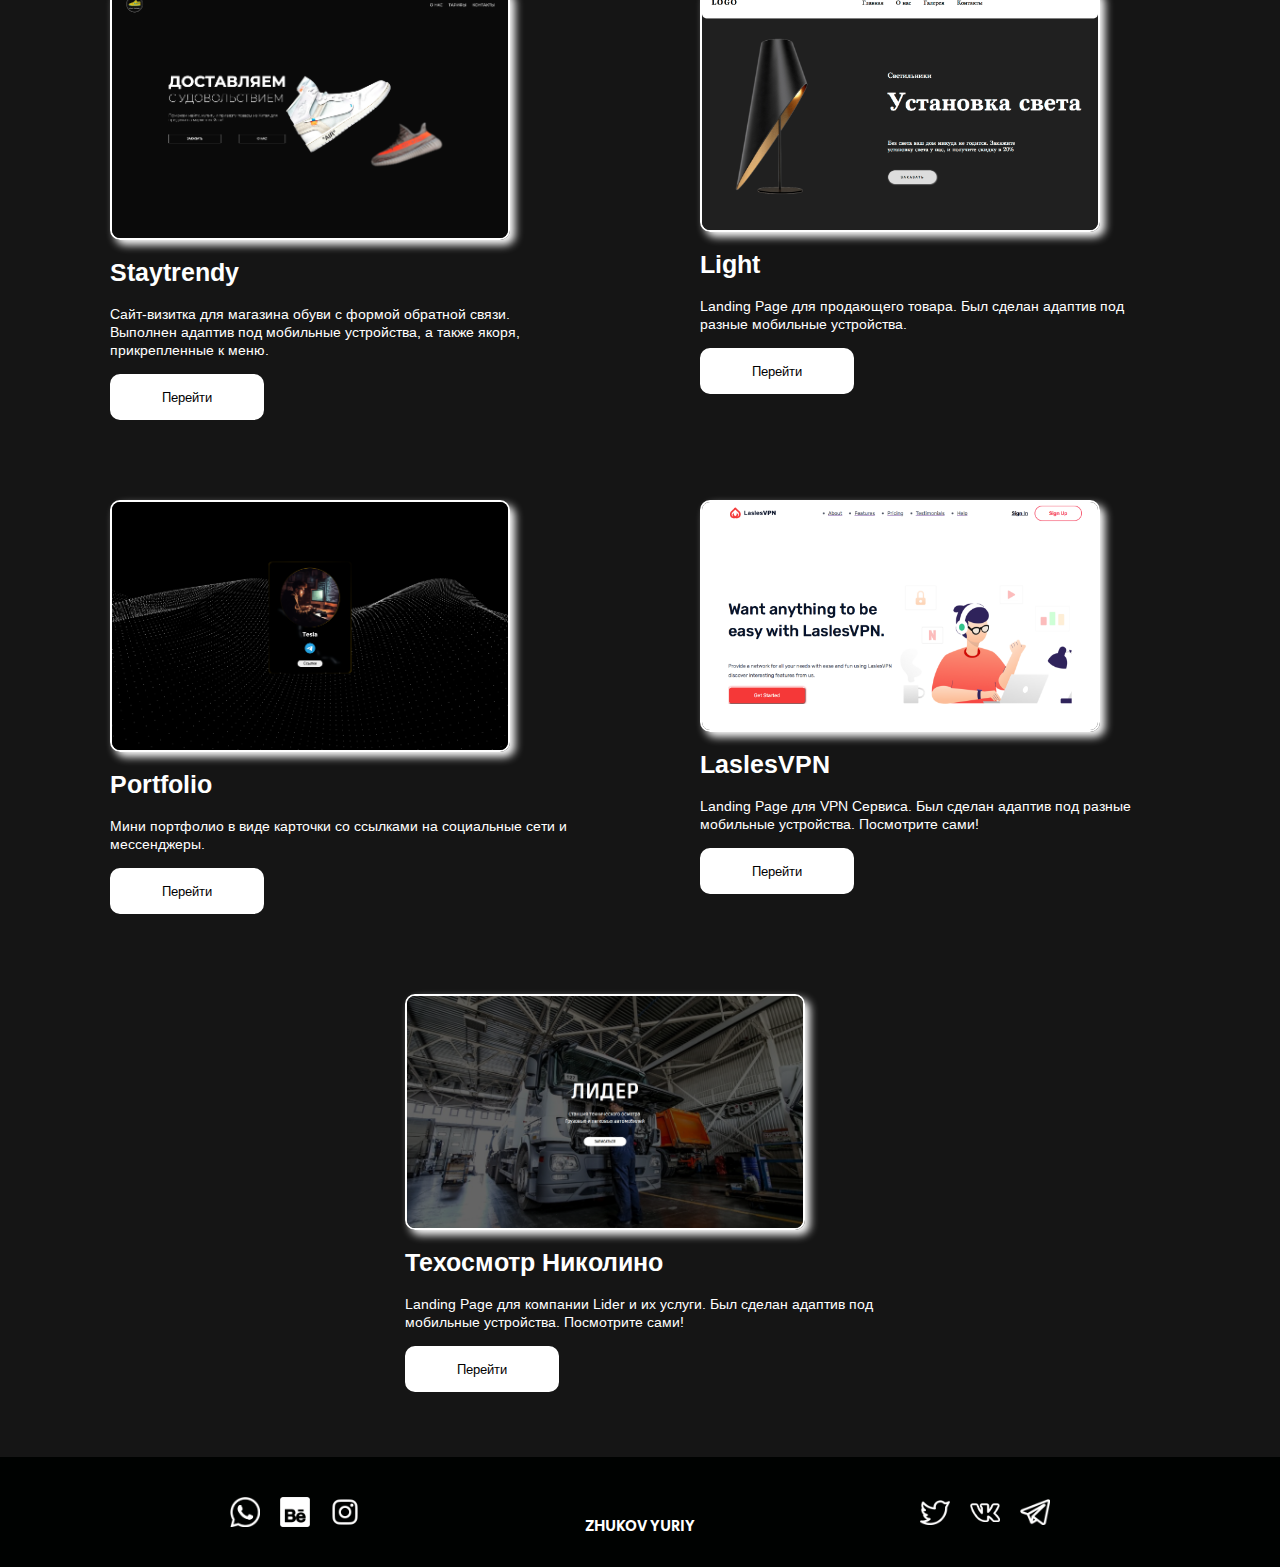
==== commit c305d430: "add some sites" ====
--- a/index.html
+++ b/index.html
@@ -29,16 +29,16 @@
                 <a class="menu-link" href="#"><span>Zhukov Yuriy</span></a>
             </div>
             <div class="section-1-content">
-                <div class="section-1-text-1"> <span>СОЗДАМ САЙТ ДЛЯ ВАС И ВАШЕГО БИЗНЕСА</span></div>
+                <div class="section-1-text-1"> <span>РАЗРАБОТКА САЙТА ДЛЯ ВАС И ВАШЕГО БИЗНЕСА</span></div>
                 <div class="section-1-text-2"> <span> Zhukov Yuriy</span></div>
-                <div class="section-1-text-3">Разработка сайтов</div>
+                <div class="section-1-text-3">Web-development</div>
             </div>
         </div>
     </section>
 
     <section class="section-2">
         <div class="section-2-content">
-            <h2 class="section-2-h2">ЧЕМ Я ЗАНИМАЮСЬ?</h2>
+            <h2 class="section-2-h2">ПРОЦЕСС РАЗРАБОТКИ</h2>
 
             <div class="section-2-blocks">
                 <div class="section-2-block">
@@ -69,7 +69,7 @@
             <h1 class="section-3-title-h1">ПРИМЕРЫ РАБОТ</h1>
         </div>
         <div class="section-3-blocks-1">
-            <div class="section-3-blocks">
+            <!-- <div class="section-3-blocks">
                 <div class="section-3-block-solo">
                     <img src="./img/section-01.png" alt="" class="section-3-img">
                     <div class="block-solo-text">
@@ -84,9 +84,24 @@
                         </a>
                     </div>
                 </div>
-            </div>
-
-            <!-- <div class="section-3-blocks">
+            </div> -->
+
+            <div class="section-3-blocks">
+                <div class="section-3-block-solo">
+                    <img src="./img/staytrendy.png" alt="" class="section-3-img">
+                    <div class="block-solo-text">
+                        <h2 class="block-solo-h2">Staytrendy</h2>
+                        <p class="block-solo-p">
+                            Сайт-визитка для магазина обуви с формой обратной связи. Выполнен адаптив под мобильные устройства, а также якоря, прикрепленные к меню.
+                        </p>
+                        <a href="https://zhukov531.github.io/staytrandy/index.html">
+                        <button class="block-solo-btn">Перейти</button>
+                        </a>
+                    </div>
+                </div>
+            </div>
+
+            <div class="section-3-blocks">
                 <div class="section-3-block-solo">
                     <img src="./img/light.png" alt="" class="section-3-img">
                     <div class="block-solo-text">
@@ -101,8 +116,22 @@
                         </a>
                     </div>
                 </div>
-            </div> -->
-<!-- 
+            </div>
+            <div class="section-3-blocks">
+                <div class="section-3-block-solo">
+                    <img src="./img/portfolio_card.png" alt="" class="section-3-img">
+                    <div class="block-solo-text">
+                        <h2 class="block-solo-h2">Portfolio</h2>
+                        <p class="block-solo-p">
+                            Мини портфолио в виде карточки со ссылками на социальные сети и мессенджеры.
+                        </p>
+                        <a href="https://zhukov531.github.io/tesla/">
+                        <button class="block-solo-btn">Перейти</button>
+                        </a>
+                    </div>
+                </div>
+            </div>
+
             <div class="section-3-blocks">
                 <div class="section-3-block-solo">
                     <img src="./img/section-3.png" alt="" class="section-3-img">
@@ -119,7 +148,7 @@
                         </a>
                     </div>
                 </div>
-            </div> -->
+            </div>
 
             <div class="section-3-blocks">
                 <div class="section-3-block-solo">
@@ -130,7 +159,7 @@
                             Landing Page для компании Lider и их услуги. Был сделан адаптив под мобильные устройства.
                             Посмотрите сами!
                         </p>
-                        <a target="_ blank" href="https://tehosmotr-nikolino.ru">
+                        <a target="_ blank" href="https://zhukov531.github.io/LIDER/">
                         <button class="block-solo-btn">Перейти</button>
                         </a>
                     </div>
@@ -139,6 +168,17 @@
         </div>
     </div>
 </section>
+
+    <!-- <section class="contacts">
+        <div class="contact_content">
+            <h2 class="contact_h2">
+                КОНТАКТЫ
+            </h2>
+
+        </div>
+    </section> -->
+
+
 
     <footer class="footer">
         <div class="footer-content">
--- a/css/style.css
+++ b/css/style.css
@@ -8,7 +8,11 @@
   margin: 0;
   border: 0;
 }
-
+*::-webkit-scrollbar {
+    width: 10px;
+    display: none;
+    /* background-color: #000000; */
+}
 *, *:before, *:after {
   -webkit-box-sizing: border-box;
   box-sizing: border-box;
@@ -102,7 +106,7 @@
 }
 
 .section-content {
-  background: linear-gradient(135deg, rgba(0, 0, 0, 0.521), rgba(0, 0, 0, 0.527)), url(../img/pexels-photo-257894.jpeg);
+  background: linear-gradient(135deg, rgba(0, 0, 0, 0.521), rgba(0, 0, 0, 0.527)), url(../img/head2.jpeg);
   background-size: cover;
   height: 100%;
   background-position: center;
@@ -392,6 +396,8 @@
 
 .section-3-content {
   width: 100%;
+  background-color: #151515;
+  color: white;
 }
 
 .section-3-title-h1 {
@@ -399,6 +405,7 @@
   font-family: 'Raleway', sans-serif;
   font-weight: 900;
   font-size: 45px;
+  padding-top: 60px;
 }
 
 .section-3-blocks-1 {
@@ -420,17 +427,18 @@
 
 .section-3-img {
   max-width: 400px;
-  border: 2px solid grey;
+  border: 2px solid rgb(255, 255, 255);
   border-radius: 10px;
-  -webkit-box-shadow: grey 5px 5px 8px;
-          box-shadow: grey 5px 5px 8px;
+  -webkit-box-shadow: rgb(255, 255, 255) 5px 5px 8px;
+          box-shadow: rgb(255, 255, 255) 5px 5px 8px;
   -webkit-transition: 0.3s;
   transition: 0.3s;
 }
 
 .section-3-img:hover {
-  -webkit-box-shadow: grey 20px 20px 10px;
-          box-shadow: grey 20px 20px 10px;
+  -webkit-box-shadow: rgb(255, 255, 255) 20px 20px 10px;
+          box-shadow: rgb(255, 255, 255) 20px 20px 10px;
+  max-width: 425px;
 }
 
 .block-solo-h2 {
@@ -450,19 +458,22 @@
 .block-solo-btn {
   padding: 13px 50px;
   border-radius: 10px;
-  border: 1px gray solid;
+  border: 2px rgb(255, 255, 255) solid;
   font-size: 13px;
   background: transparent;
   -webkit-transition: 0.2s;
   transition: 0.2s;
   margin-top: 15px;
+  /* color: white; */
+  font-family: 'Arimo', sans-serif;
+  background-color: white;
 }
 
 .block-solo-btn:hover {
-  background: #202020;
+  background: #000000;
   color: white;
-  -webkit-box-shadow: grey 8px 5px 5px;
-          box-shadow: grey 8px 5px 5px;
+  -webkit-box-shadow: rgb(255, 255, 255) 8px 5px 5px;
+          box-shadow: rgb(255, 255, 255) 8px 5px 5px;
 }
 
 @media screen and (max-width: 1024px) {
@@ -609,3 +620,11 @@
   text-decoration: none;
   color: white;
 }
+
+
+.contact_h2 {
+  text-align: center;
+  font-family: 'Raleway', sans-serif;
+  font-weight: 900;
+  font-size: 45px;
+}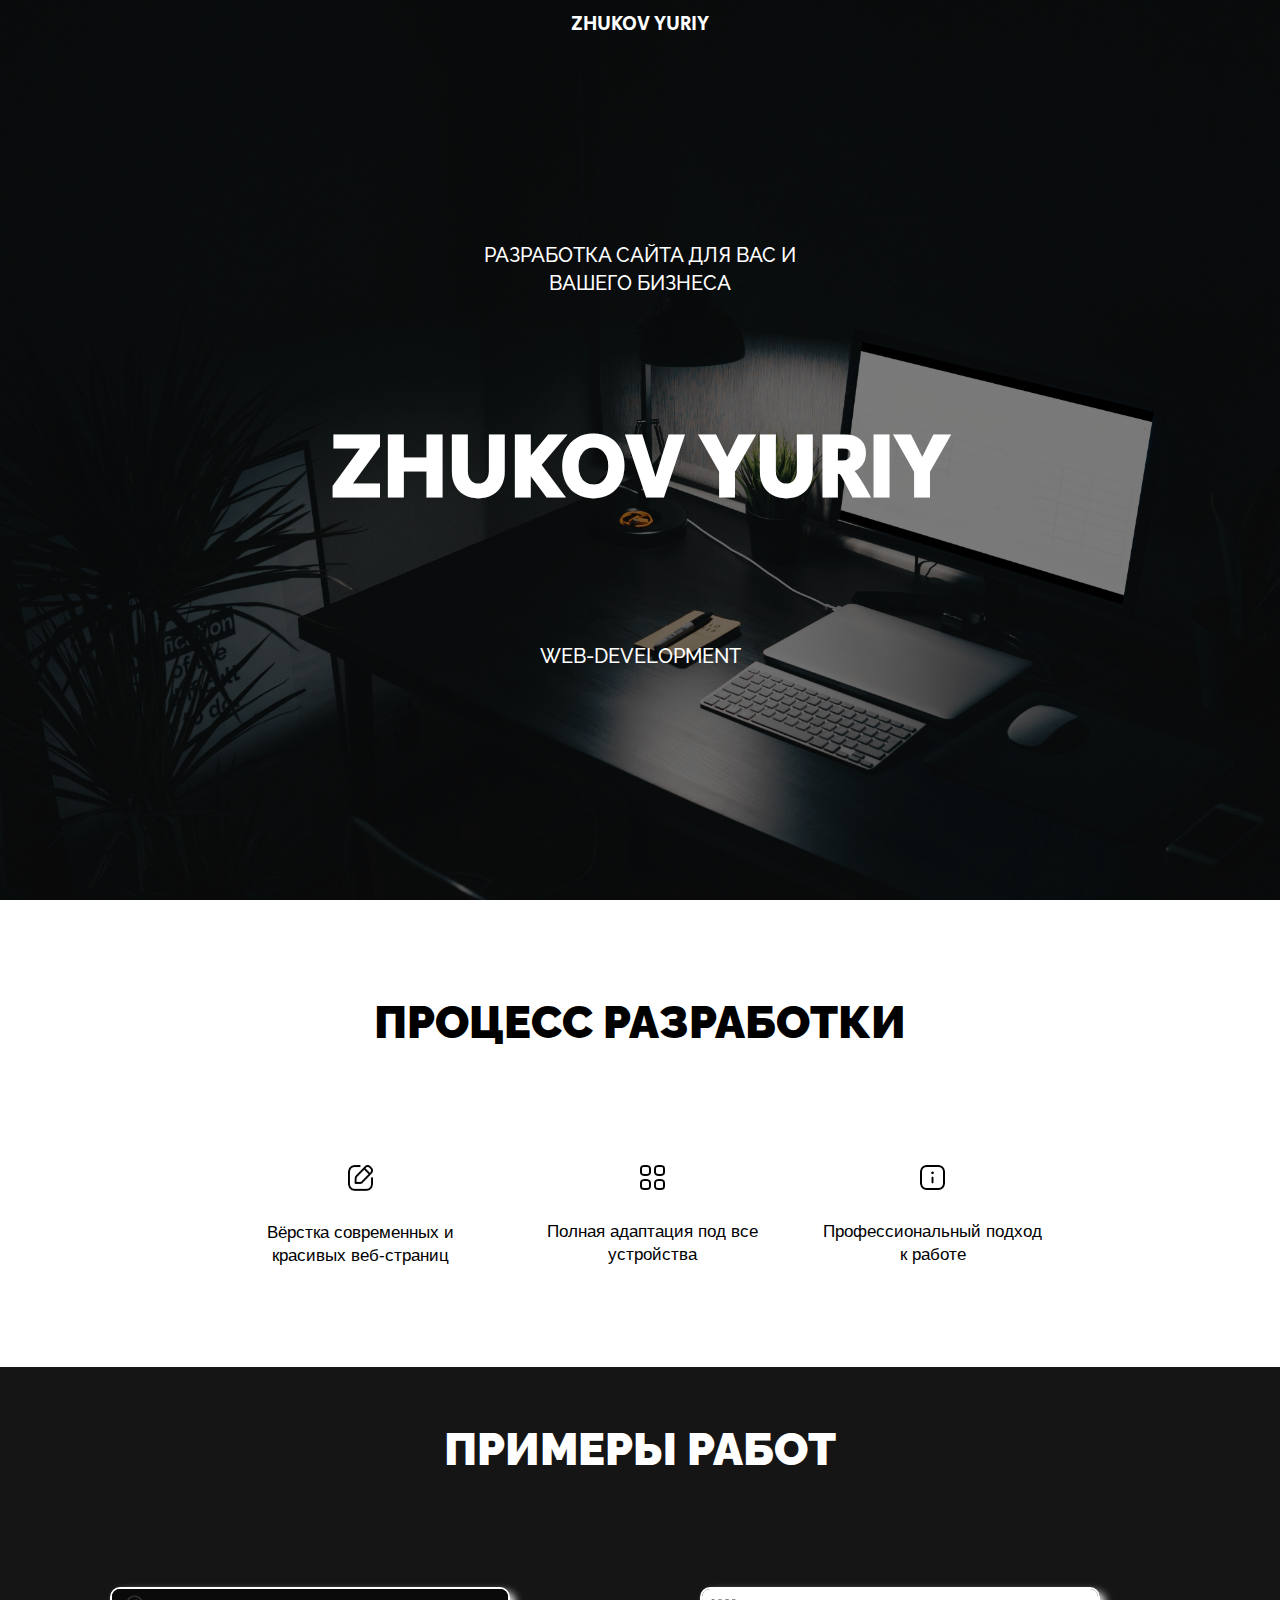
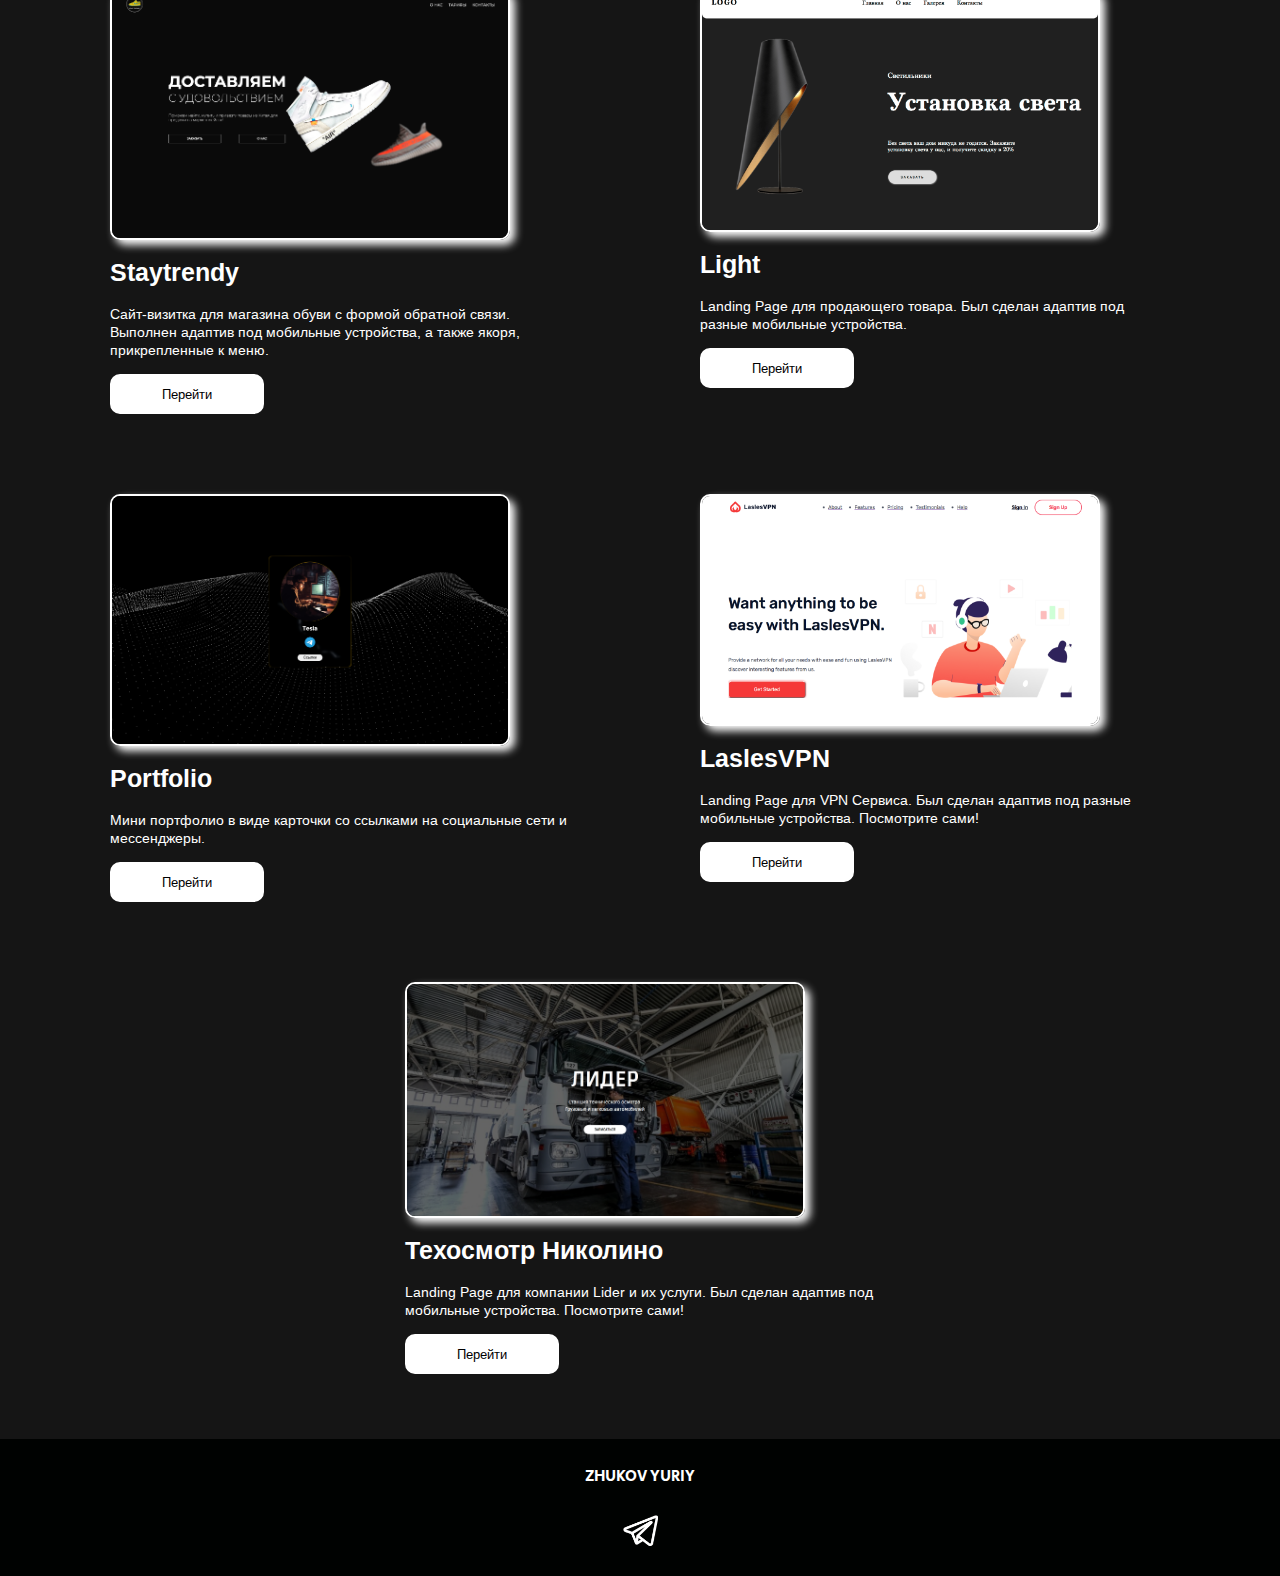
==== commit 3e1886fb: "edit footer" ====
--- a/index.html
+++ b/index.html
@@ -88,7 +88,9 @@
 
             <div class="section-3-blocks">
                 <div class="section-3-block-solo">
+                    <a href="https://zhukov531.github.io/staytrandy/index.html" class="link_on_site">
                     <img src="./img/staytrendy.png" alt="" class="section-3-img">
+                    </a>
                     <div class="block-solo-text">
                         <h2 class="block-solo-h2">Staytrendy</h2>
                         <p class="block-solo-p">
@@ -103,7 +105,9 @@
 
             <div class="section-3-blocks">
                 <div class="section-3-block-solo">
+                    <a href="https://zhukov531.github.io/light/" class="link_on_site">
                     <img src="./img/light.png" alt="" class="section-3-img">
+                    </a>
                     <div class="block-solo-text">
                         <h2 class="block-solo-h2">Light</h2>
                         <p class="block-solo-p">
@@ -119,7 +123,9 @@
             </div>
             <div class="section-3-blocks">
                 <div class="section-3-block-solo">
+                    <a href="https://zhukov531.github.io/tesla/" class="link_on_site">
                     <img src="./img/portfolio_card.png" alt="" class="section-3-img">
+                    </a>
                     <div class="block-solo-text">
                         <h2 class="block-solo-h2">Portfolio</h2>
                         <p class="block-solo-p">
@@ -134,7 +140,9 @@
 
             <div class="section-3-blocks">
                 <div class="section-3-block-solo">
+                    <a href="https://zhukov531.github.io/LaslesVPN/" class="link_on_site">
                     <img src="./img/section-3.png" alt="" class="section-3-img">
+                    </a>
                     <div class="block-solo-text">
                         <h2 class="block-solo-h2">LaslesVPN</h2>
                         <p class="block-solo-p">
@@ -152,7 +160,9 @@
 
             <div class="section-3-blocks">
                 <div class="section-3-block-solo">
+                    <a href="https://zhukov531.github.io/LIDER/" class="link_on_site">
                     <img src="./img/lider.png" alt="" class="section-3-img">
+                    </a>
                     <div class="block-solo-text">
                         <h2 class="block-solo-h2">Техосмотр Николино</h2>
                         <p class="block-solo-p">
@@ -183,19 +193,26 @@
     <footer class="footer">
         <div class="footer-content">
             <div class="footer-links">
-                <div class="links1">
+                <!-- <div class="links1">
                     <a target="_ blank" href="https://wa.me/79529712118" class="footer-img"><img src="./img/Iconly/Iconwa.png" alt=""></a>
                     <a target="_ blank" href="https://www.behance.net/zhukov_yuriy" class="footer-img"><img src="./img/Iconly/Groupbe.png" alt=""></a>
                     <a target="_ blank" href="https://www.instagram.com/zhukoff_yuriy/" class="footer-img"><img src="./img/Iconly/ic24-instagram.png" alt=""></a>
-                </div>
+                </div> -->
+
                 <div class="links2">
+                    <a href="#" class="footer-img">
+                        <h3 class="footer-name">ZHUKOV YURIY</h3>
+                    </a>
+                    <a target="_ blank" href="https://t.me/tesla_03" class="footer-img">
+                        <img src="./img/Iconly/Icontg.png" alt="">
+                    </a>
+                </div>
                     
-                    <a href="#" class="footer-img"><h3 class="footer-name">ZHUKOV YURIY</h3></a></div>
-                <div class="links3">
+                <!-- <div class="links3">
                     <a target="_ blank" href="https://twitter.com/zhukov_develop" class="footer-img"><img src="./img/Iconly/Icontw.png" alt=""></a>
                     <a target="_ blank" href="https://vk.com/zhukov531" class="footer-img"><img src="./img/Iconly/Iconvk.png" alt=""></a>
-                    <a target="_ blank" href="https://t.me/zhkv_yuriy" class="footer-img"><img src="./img/Iconly/Icontg.png" alt=""></a>
-                </div>
+                    <a target="_ blank" href="https://t.me/tesla_03" class="footer-img"><img src="./img/Iconly/Icontg.png" alt=""></a>
+                </div> -->
             </div>
         </div>
     </footer>
--- a/css/style.css
+++ b/css/style.css
@@ -456,7 +456,7 @@
 }
 
 .block-solo-btn {
-  padding: 13px 50px;
+  padding: 10px 50px;
   border-radius: 10px;
   border: 2px rgb(255, 255, 255) solid;
   font-size: 13px;
@@ -526,7 +526,7 @@
   width: 100%;
   -webkit-box-pack: justify;
       -ms-flex-pack: justify;
-          justify-content: space-between;
+          justify-content: center;
 }
 
 .links1 {
@@ -550,7 +550,10 @@
   -webkit-box-align: center;
       -ms-flex-align: center;
           align-items: center;
-}
+  /* background-color: red; */
+  flex-direction: column;
+}
+
 
 .links2 img {
   width: 30px;
@@ -573,7 +576,7 @@
 .footer-name {
   font-size: 16px;
   text-align: center;
-  margin-top: 30px;
+  /* margin-top: 30px; */
   font-family: 'Secular One', sans-serif;
   font-weight: 800px;
   color: white;
@@ -627,4 +630,9 @@
   font-family: 'Raleway', sans-serif;
   font-weight: 900;
   font-size: 45px;
-}+}
+
+.footer-img img{
+  margin-top: 30px;
+  width: 35px;
+}
